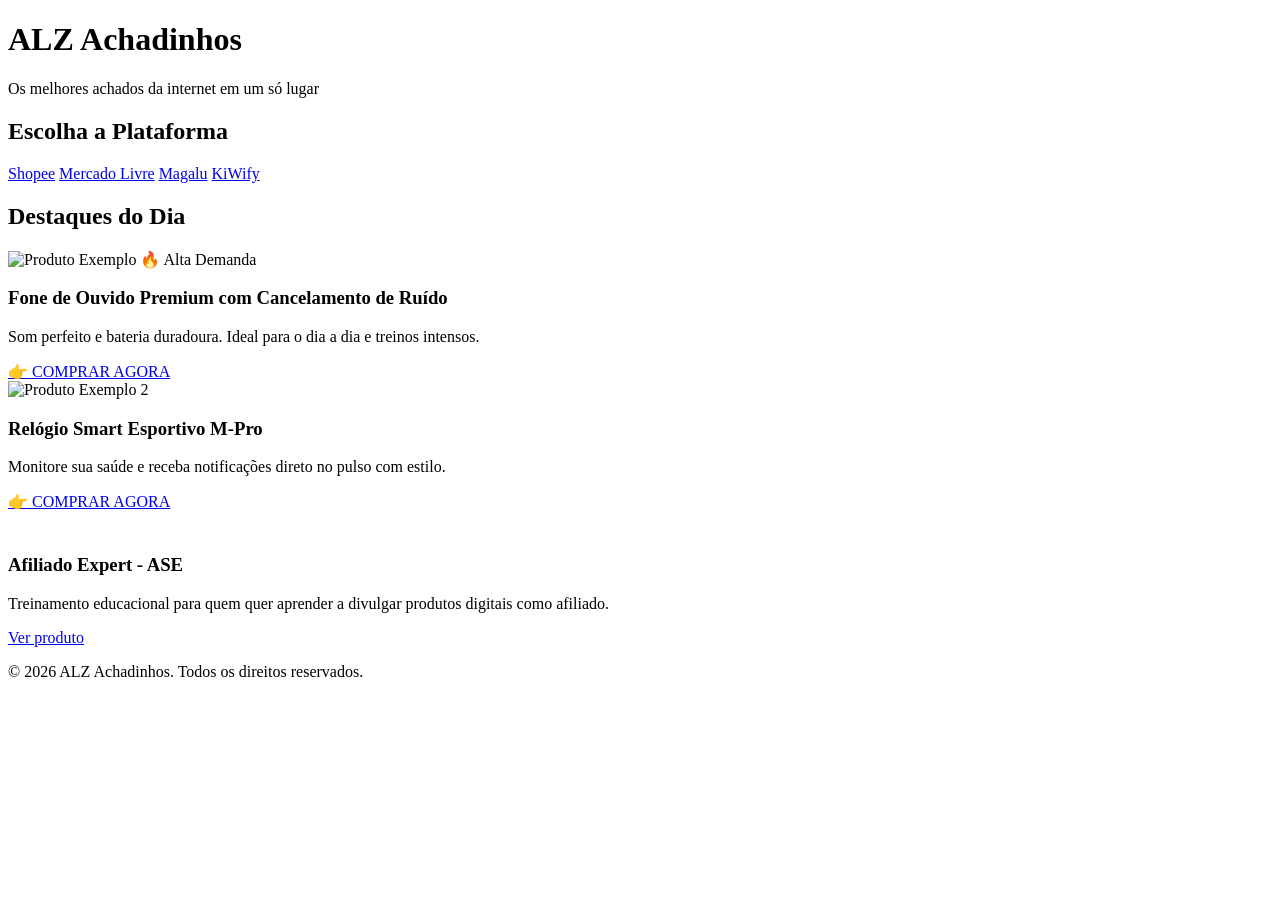
==== index.html @ 62e06d7c "Add files via upload" ====
<!DOCTYPE html>
<html lang="pt-BR">
<head>
    <meta charset="UTF-8">
    <meta name="viewport" content="width=device-width, initial-scale=1.0">
    <title>ALZ Achadinhos - Marketplace</title>
    <link rel="stylesheet" href="style.css">
    <link href="https://fonts.googleapis.com/css2?family=Inter:wght@400;700;900&display=swap" rel="stylesheet">
</head>
<body>
    <header class="header">
        <h1>ALZ Achadinhos</h1>
        <p>Os melhores achados da internet em um só lugar</p>
    </header>

    <main class="container">
        <section class="marketplaces">
            <h2>Escolha a Plataforma</h2>
            <div class="buttons-grid">
                <a href="#shopee" class="btn btn-shopee">Shopee</a>
                <a href="#mercadolivre" class="btn btn-ml">Mercado Livre</a>
                <a href="#magalu" class="btn btn-magalu">Magalu</a>
                <a href="#kiwify" class="btn btn-kiwify">KiWify</a>
            </div>
        </section>

        <section class="featured-products">
            <h2>Destaques do Dia</h2>
            <div class="products-grid">
                <!-- Product Card Template -->
                <article class="product-card">
                    <div class="product-image">
                        <img src="https://images.unsplash.com/photo-1505740420928-5e560c06d30e?q=80&w=600&auto=format&fit=crop" alt="Produto Exemplo">
                        <span class="badge">🔥 Alta Demanda</span>
                    </div>
                    <div class="product-info">
                        <h3 class="product-title">Fone de Ouvido Premium com Cancelamento de Ruído</h3>
                        <p class="product-description">Som perfeito e bateria duradoura. Ideal para o dia a dia e treinos intensos.</p>
                        <a href="#" class="btn-affiliate">👉 COMPRAR AGORA</a>
                    </div>
                </article>

                <article class="product-card">
                    <div class="product-image">
                        <img src="https://images.unsplash.com/photo-1523275335684-37898b6baf30?q=80&w=600&auto=format&fit=crop" alt="Produto Exemplo 2">
                    </div>
                    <div class="product-info">
                        <h3 class="product-title">Relógio Smart Esportivo M-Pro</h3>
                        <p class="product-description">Monitore sua saúde e receba notificações direto no pulso com estilo.</p>
                        <a href="#" class="btn-affiliate">👉 COMPRAR AGORA</a>
                    </div>
                </article>

                <article class="product-card">
                    <div class="product-info" style="padding-top: 1.5rem;">
                        <h3 class="product-title">Afiliado Expert - ASE</h3>
                        <p class="product-description">Treinamento educacional para quem quer aprender a divulgar produtos digitais como afiliado.</p>
                        <a href="/marketplace/kiwify/afiliado-expert-ase/" class="btn-affiliate">Ver produto</a>
                    </div>
                </article>
            </div>
        </section>
    </main>

    <footer class="footer">
        <p>&copy; 2026 ALZ Achadinhos. Todos os direitos reservados.</p>
    </footer>

    <!-- Supabase CDN e Configuração -->
    <script src="https://cdn.jsdelivr.net/npm/@supabase/supabase-js@2"></script>
    <script src="supabase-config.js"></script>
</body>
</html>
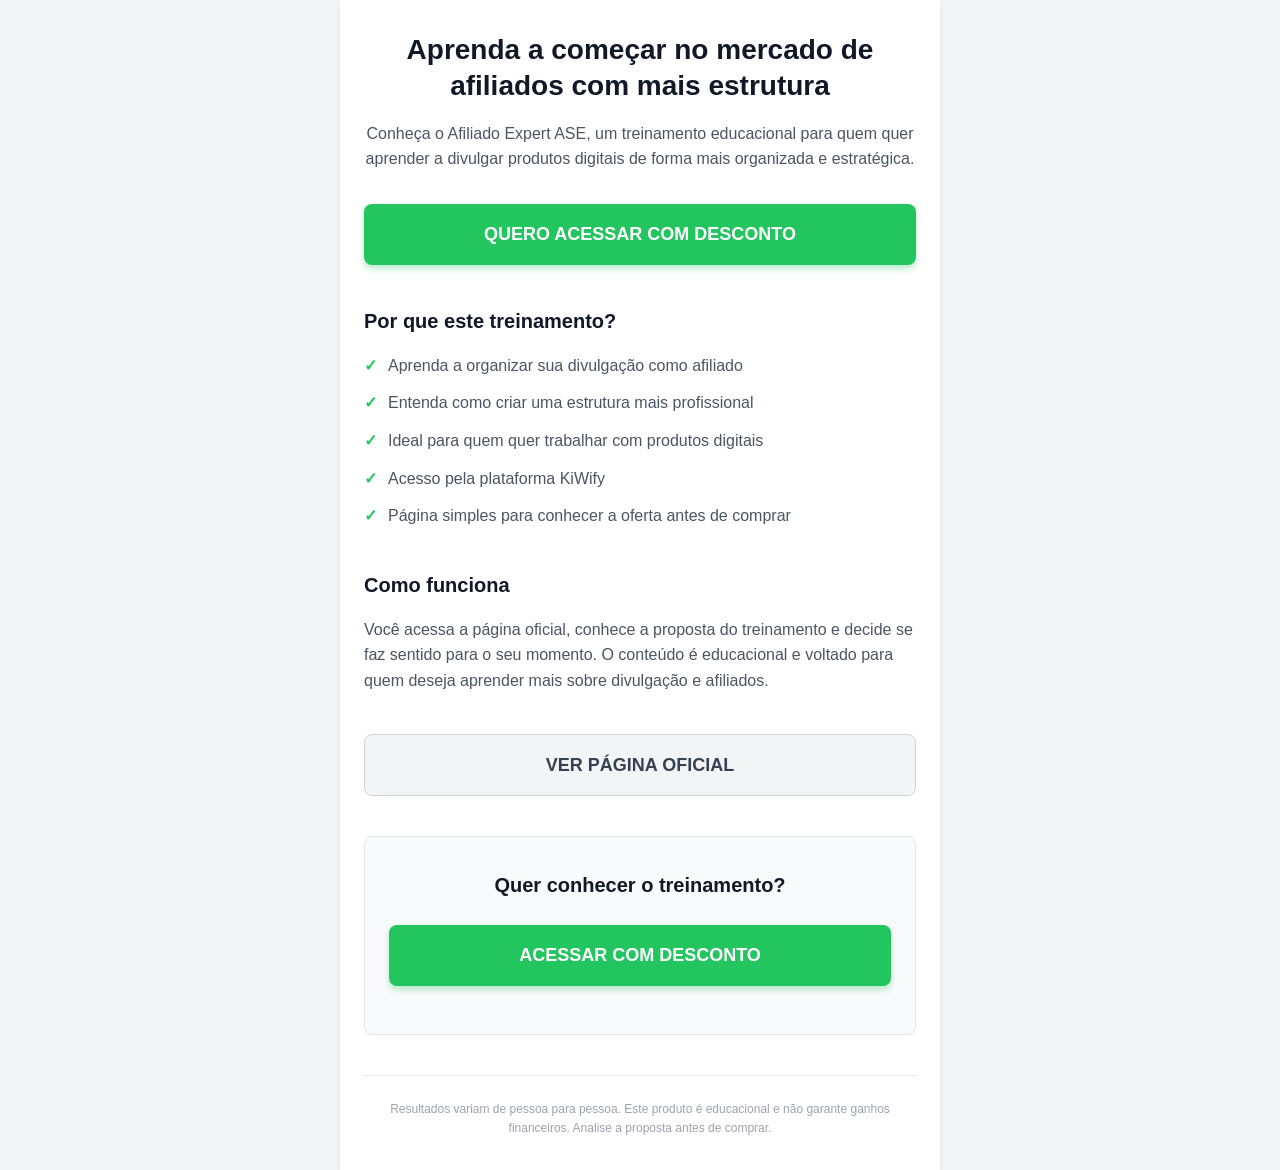
==== commit 282c035e: "Add files via upload" ====
--- a/index.html
+++ b/index.html
@@ -3,71 +3,52 @@
 <head>
     <meta charset="UTF-8">
     <meta name="viewport" content="width=device-width, initial-scale=1.0">
-    <title>ALZ Achadinhos - Marketplace</title>
+    <title>Afiliado Expert - ASE</title>
     <link rel="stylesheet" href="style.css">
-    <link href="https://fonts.googleapis.com/css2?family=Inter:wght@400;700;900&display=swap" rel="stylesheet">
+    <link href="https://fonts.googleapis.com/css2?family=Inter:wght@400;700;800&display=swap" rel="stylesheet">
 </head>
 <body>
-    <header class="header">
-        <h1>ALZ Achadinhos</h1>
-        <p>Os melhores achados da internet em um só lugar</p>
-    </header>
+    <div class="container">
+        <!-- 1. HERO SECTION -->
+        <header class="hero">
+            <h1>Aprenda a começar no mercado de afiliados com mais estrutura</h1>
+            <p>Conheça o Afiliado Expert ASE, um treinamento educacional para quem quer aprender a divulgar produtos digitais de forma mais organizada e estratégica.</p>
+            <a href="https://pay.kiwify.com.br/75nRYO6?afid=IRDMdR0R" class="btn-primary" target="_blank" rel="nofollow sponsored noopener">QUERO ACESSAR COM DESCONTO</a>
+        </header>
 
-    <main class="container">
-        <section class="marketplaces">
-            <h2>Escolha a Plataforma</h2>
-            <div class="buttons-grid">
-                <a href="#shopee" class="btn btn-shopee">Shopee</a>
-                <a href="#mercadolivre" class="btn btn-ml">Mercado Livre</a>
-                <a href="#magalu" class="btn btn-magalu">Magalu</a>
-                <a href="#kiwify" class="btn btn-kiwify">KiWify</a>
-            </div>
+        <!-- 2. BENEFITS SECTION -->
+        <section class="benefits">
+            <h2>Por que este treinamento?</h2>
+            <ul>
+                <li>Aprenda a organizar sua divulgação como afiliado</li>
+                <li>Entenda como criar uma estrutura mais profissional</li>
+                <li>Ideal para quem quer trabalhar com produtos digitais</li>
+                <li>Acesso pela plataforma KiWify</li>
+                <li>Página simples para conhecer a oferta antes de comprar</li>
+            </ul>
         </section>
 
-        <section class="featured-products">
-            <h2>Destaques do Dia</h2>
-            <div class="products-grid">
-                <!-- Product Card Template -->
-                <article class="product-card">
-                    <div class="product-image">
-                        <img src="https://images.unsplash.com/photo-1505740420928-5e560c06d30e?q=80&w=600&auto=format&fit=crop" alt="Produto Exemplo">
-                        <span class="badge">🔥 Alta Demanda</span>
-                    </div>
-                    <div class="product-info">
-                        <h3 class="product-title">Fone de Ouvido Premium com Cancelamento de Ruído</h3>
-                        <p class="product-description">Som perfeito e bateria duradoura. Ideal para o dia a dia e treinos intensos.</p>
-                        <a href="#" class="btn-affiliate">👉 COMPRAR AGORA</a>
-                    </div>
-                </article>
+        <!-- 3. HOW IT WORKS SECTION -->
+        <section class="how-it-works">
+            <h2>Como funciona</h2>
+            <p>Você acessa a página oficial, conhece a proposta do treinamento e decide se faz sentido para o seu momento. O conteúdo é educacional e voltado para quem deseja aprender mais sobre divulgação e afiliados.</p>
+        </section>
 
-                <article class="product-card">
-                    <div class="product-image">
-                        <img src="https://images.unsplash.com/photo-1523275335684-37898b6baf30?q=80&w=600&auto=format&fit=crop" alt="Produto Exemplo 2">
-                    </div>
-                    <div class="product-info">
-                        <h3 class="product-title">Relógio Smart Esportivo M-Pro</h3>
-                        <p class="product-description">Monitore sua saúde e receba notificações direto no pulso com estilo.</p>
-                        <a href="#" class="btn-affiliate">👉 COMPRAR AGORA</a>
-                    </div>
-                </article>
+        <!-- 4. SECONDARY CTA -->
+        <section class="secondary-cta">
+            <a href="https://kiwify.app/btcHnUg?afid=IRDMdR0R" class="btn-secondary" target="_blank" rel="nofollow sponsored noopener">VER PÁGINA OFICIAL</a>
+        </section>
 
-                <article class="product-card">
-                    <div class="product-info" style="padding-top: 1.5rem;">
-                        <h3 class="product-title">Afiliado Expert - ASE</h3>
-                        <p class="product-description">Treinamento educacional para quem quer aprender a divulgar produtos digitais como afiliado.</p>
-                        <a href="/marketplace/kiwify/afiliado-expert-ase/" class="btn-affiliate">Ver produto</a>
-                    </div>
-                </article>
-            </div>
+        <!-- 5. FINAL CTA -->
+        <section class="final-cta">
+            <h2>Quer conhecer o treinamento?</h2>
+            <a href="https://pay.kiwify.com.br/75nRYO6?afid=IRDMdR0R" class="btn-primary" target="_blank" rel="nofollow sponsored noopener">ACESSAR COM DESCONTO</a>
         </section>
-    </main>
 
-    <footer class="footer">
-        <p>&copy; 2026 ALZ Achadinhos. Todos os direitos reservados.</p>
-    </footer>
-
-    <!-- Supabase CDN e Configuração -->
-    <script src="https://cdn.jsdelivr.net/npm/@supabase/supabase-js@2"></script>
-    <script src="supabase-config.js"></script>
+        <!-- 6. DISCLAIMER -->
+        <footer class="disclaimer">
+            <p>Resultados variam de pessoa para pessoa. Este produto é educacional e não garante ganhos financeiros. Analise a proposta antes de comprar.</p>
+        </footer>
+    </div>
 </body>
 </html>
--- a/style.css
+++ b/style.css
@@ -0,0 +1,136 @@
+* {
+    margin: 0;
+    padding: 0;
+    box-sizing: border-box;
+}
+
+body {
+    font-family: 'Inter', sans-serif;
+    background-color: #f3f4f6;
+    color: #1f2937;
+    line-height: 1.6;
+}
+
+.container {
+    max-width: 600px;
+    margin: 0 auto;
+    padding: 2rem 1.5rem;
+    background: #ffffff;
+    min-height: 100vh;
+    box-shadow: 0 4px 6px -1px rgba(0, 0, 0, 0.1);
+}
+
+/* HERO SECTION */
+.hero {
+    text-align: center;
+    margin-bottom: 2.5rem;
+}
+
+.hero h1 {
+    font-size: 1.75rem;
+    font-weight: 800;
+    color: #111827;
+    margin-bottom: 1rem;
+    line-height: 1.3;
+}
+
+.hero p {
+    font-size: 1rem;
+    color: #4b5563;
+    margin-bottom: 2rem;
+}
+
+/* BUTTONS */
+.btn-primary, .btn-secondary {
+    display: block;
+    width: 100%;
+    text-align: center;
+    padding: 1rem;
+    border-radius: 8px;
+    text-decoration: none;
+    font-weight: 700;
+    font-size: 1.125rem;
+    transition: transform 0.2s, background-color 0.2s;
+    margin-bottom: 1rem;
+}
+
+.btn-primary {
+    background-color: #22c55e;
+    color: #ffffff;
+    box-shadow: 0 4px 6px rgba(34, 197, 94, 0.3);
+}
+
+.btn-primary:hover {
+    background-color: #16a34a;
+    transform: translateY(-2px);
+}
+
+.btn-secondary {
+    background-color: #f3f4f6;
+    color: #374151;
+    border: 1px solid #d1d5db;
+}
+
+.btn-secondary:hover {
+    background-color: #e5e7eb;
+    transform: translateY(-2px);
+}
+
+/* TYPOGRAPHY & SPACING */
+h2 {
+    font-size: 1.25rem;
+    font-weight: 700;
+    color: #111827;
+    margin-bottom: 1rem;
+}
+
+.benefits, .how-it-works, .secondary-cta, .final-cta {
+    margin-bottom: 2.5rem;
+}
+
+/* BENEFITS LIST */
+.benefits ul {
+    list-style-type: none;
+}
+
+.benefits li {
+    margin-bottom: 0.75rem;
+    padding-left: 1.5rem;
+    position: relative;
+    color: #4b5563;
+}
+
+.benefits li::before {
+    content: "✓";
+    position: absolute;
+    left: 0;
+    color: #22c55e;
+    font-weight: bold;
+}
+
+.how-it-works p {
+    color: #4b5563;
+}
+
+/* FINAL CTA BOX */
+.final-cta {
+    text-align: center;
+    background: #f9fafb;
+    padding: 2rem 1.5rem;
+    border-radius: 8px;
+    border: 1px solid #e5e7eb;
+}
+
+.final-cta h2 {
+    margin-bottom: 1.5rem;
+}
+
+/* DISCLAIMER */
+.disclaimer {
+    text-align: center;
+    font-size: 0.75rem;
+    color: #9ca3af;
+    border-top: 1px solid #e5e7eb;
+    padding-top: 1.5rem;
+    margin-top: 2rem;
+}
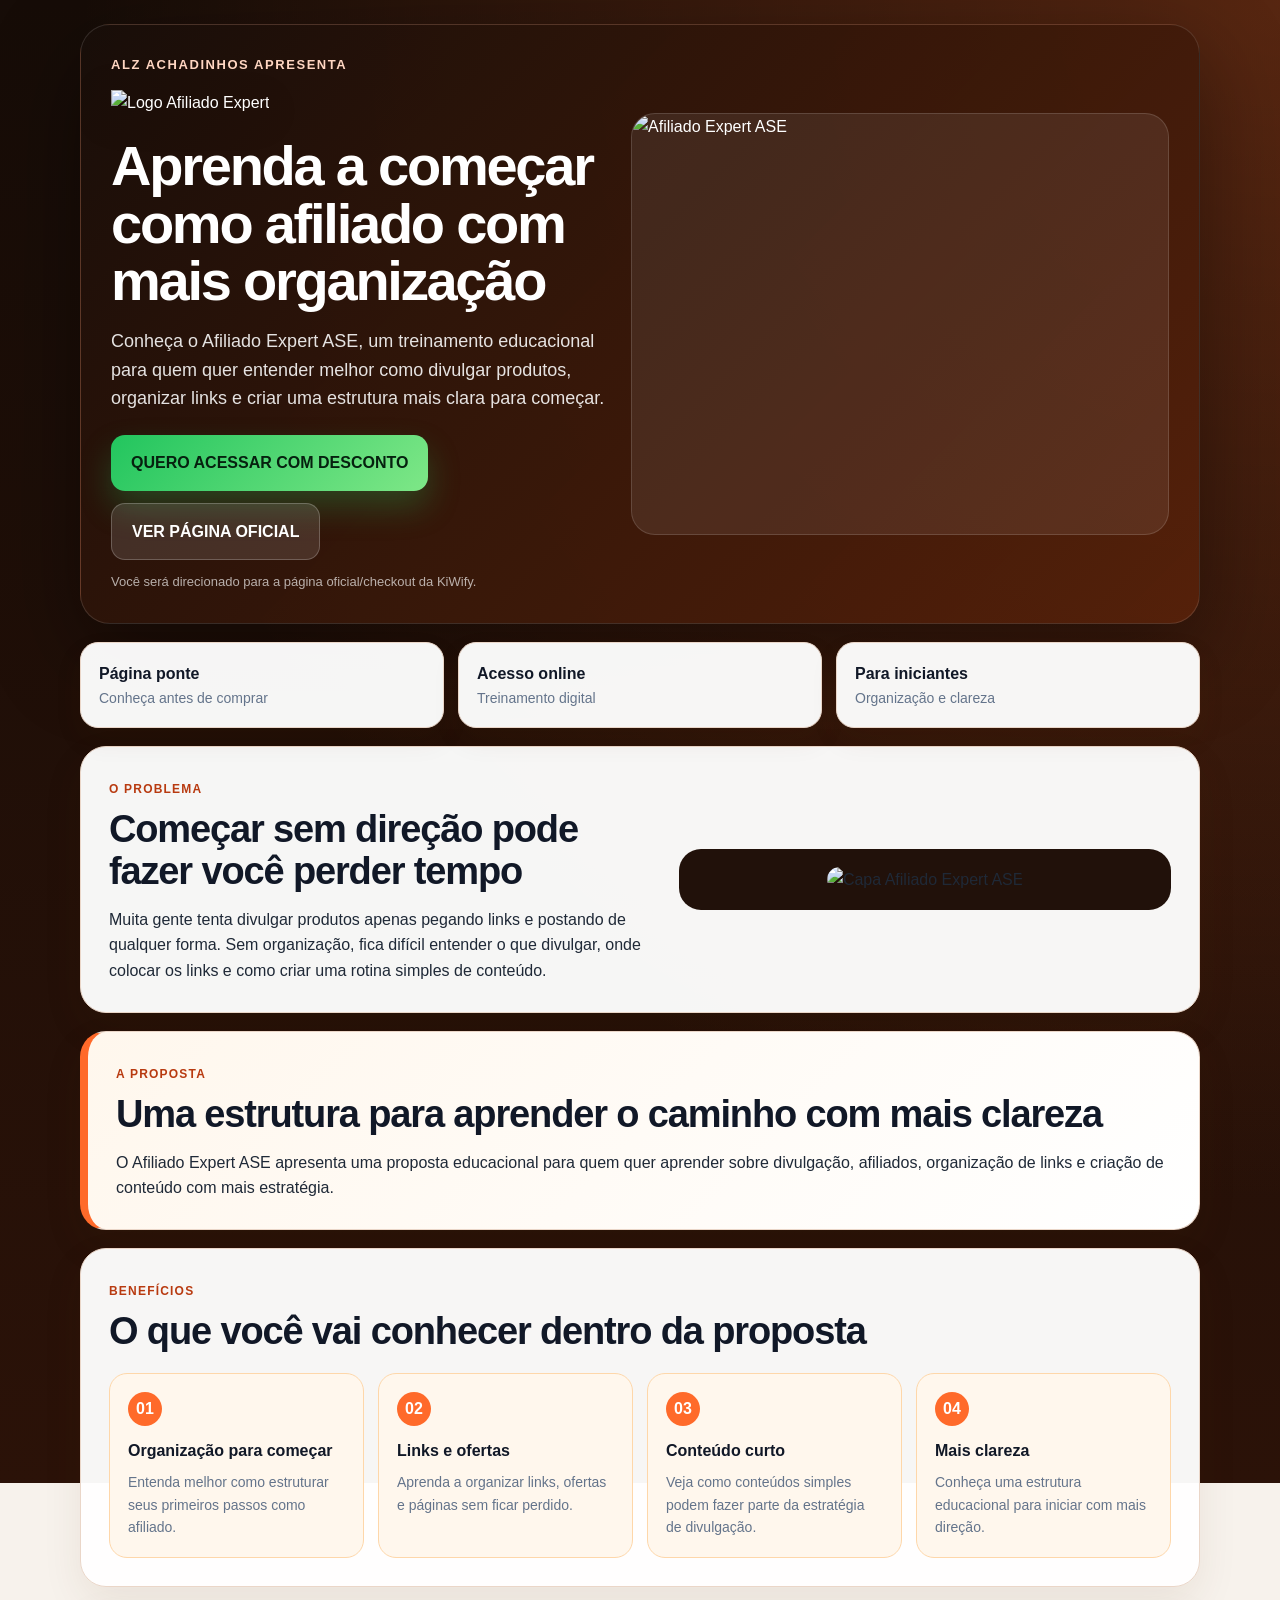
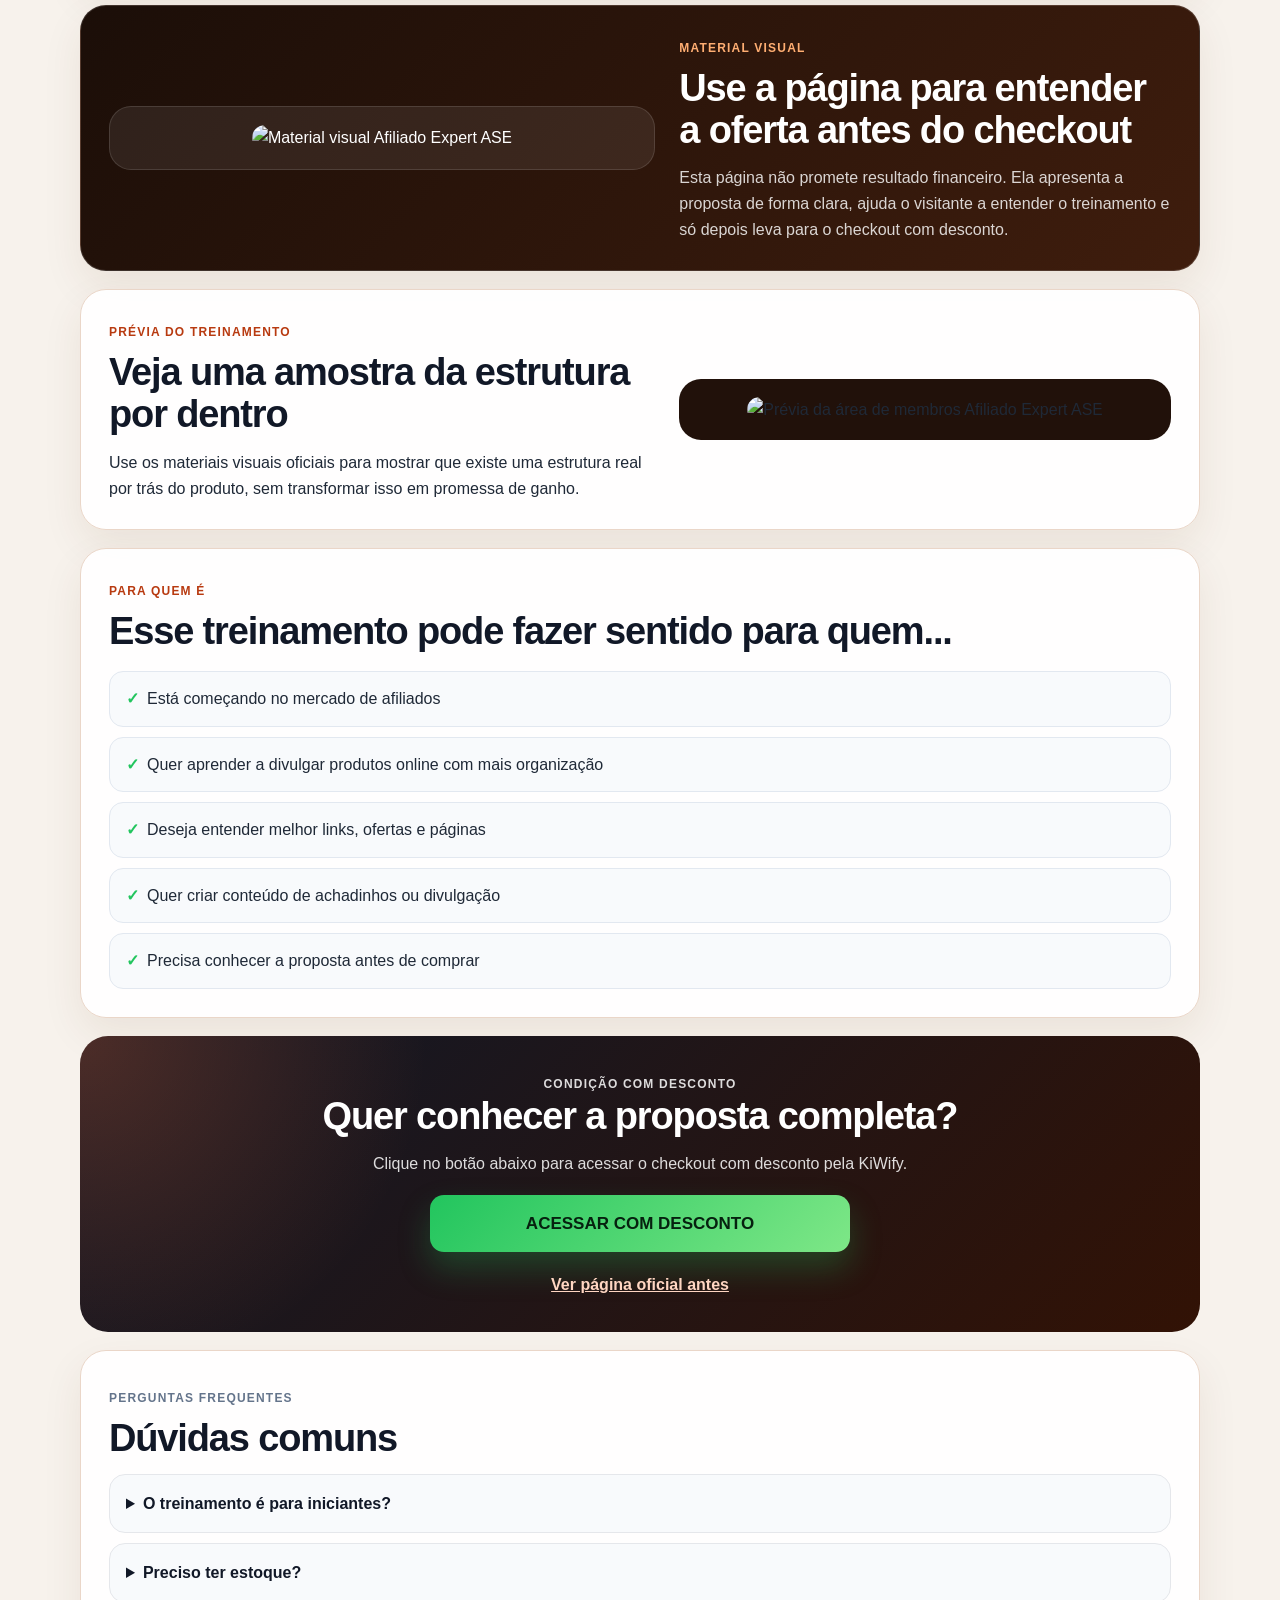
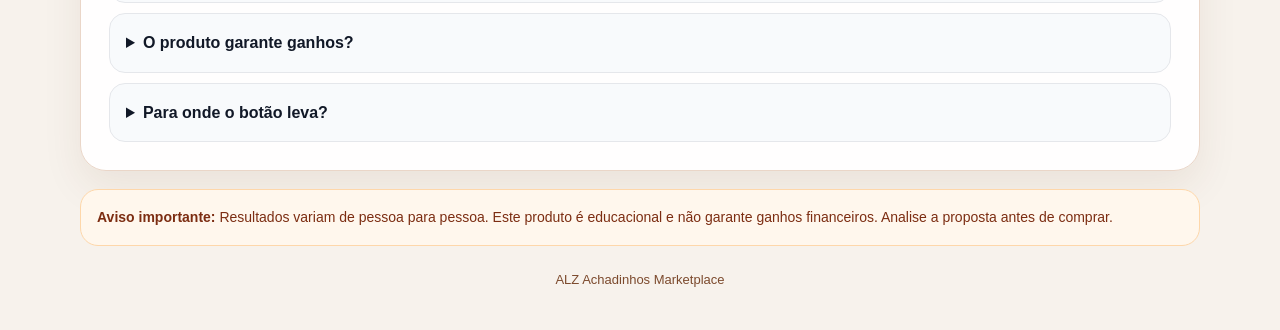
==== commit adcb29de: "Add files via upload" ====
--- a/index.html
+++ b/index.html
@@ -1,54 +1,226 @@
 <!DOCTYPE html>
 <html lang="pt-BR">
 <head>
-    <meta charset="UTF-8">
-    <meta name="viewport" content="width=device-width, initial-scale=1.0">
-    <title>Afiliado Expert - ASE</title>
-    <link rel="stylesheet" href="style.css">
-    <link href="https://fonts.googleapis.com/css2?family=Inter:wght@400;700;800&display=swap" rel="stylesheet">
+  <meta charset="UTF-8" />
+  <meta name="viewport" content="width=device-width, initial-scale=1.0" />
+
+  <title>Afiliado Expert ASE | ALZ Achadinhos</title>
+  <meta name="description" content="Conheça o Afiliado Expert ASE, uma página de apresentação para quem quer começar como afiliado com mais organização." />
+
+  <link rel="stylesheet" href="./style.css" />
 </head>
+
 <body>
-    <div class="container">
-        <!-- 1. HERO SECTION -->
-        <header class="hero">
-            <h1>Aprenda a começar no mercado de afiliados com mais estrutura</h1>
-            <p>Conheça o Afiliado Expert ASE, um treinamento educacional para quem quer aprender a divulgar produtos digitais de forma mais organizada e estratégica.</p>
-            <a href="https://pay.kiwify.com.br/75nRYO6?afid=IRDMdR0R" class="btn-primary" target="_blank" rel="nofollow sponsored noopener">QUERO ACESSAR COM DESCONTO</a>
-        </header>
-
-        <!-- 2. BENEFITS SECTION -->
-        <section class="benefits">
-            <h2>Por que este treinamento?</h2>
-            <ul>
-                <li>Aprenda a organizar sua divulgação como afiliado</li>
-                <li>Entenda como criar uma estrutura mais profissional</li>
-                <li>Ideal para quem quer trabalhar com produtos digitais</li>
-                <li>Acesso pela plataforma KiWify</li>
-                <li>Página simples para conhecer a oferta antes de comprar</li>
-            </ul>
-        </section>
-
-        <!-- 3. HOW IT WORKS SECTION -->
-        <section class="how-it-works">
-            <h2>Como funciona</h2>
-            <p>Você acessa a página oficial, conhece a proposta do treinamento e decide se faz sentido para o seu momento. O conteúdo é educacional e voltado para quem deseja aprender mais sobre divulgação e afiliados.</p>
-        </section>
-
-        <!-- 4. SECONDARY CTA -->
-        <section class="secondary-cta">
-            <a href="https://kiwify.app/btcHnUg?afid=IRDMdR0R" class="btn-secondary" target="_blank" rel="nofollow sponsored noopener">VER PÁGINA OFICIAL</a>
-        </section>
-
-        <!-- 5. FINAL CTA -->
-        <section class="final-cta">
-            <h2>Quer conhecer o treinamento?</h2>
-            <a href="https://pay.kiwify.com.br/75nRYO6?afid=IRDMdR0R" class="btn-primary" target="_blank" rel="nofollow sponsored noopener">ACESSAR COM DESCONTO</a>
-        </section>
-
-        <!-- 6. DISCLAIMER -->
-        <footer class="disclaimer">
-            <p>Resultados variam de pessoa para pessoa. Este produto é educacional e não garante ganhos financeiros. Analise a proposta antes de comprar.</p>
-        </footer>
-    </div>
+  <main class="page">
+
+    <section class="hero">
+      <div class="hero-copy">
+        <p class="eyebrow">ALZ Achadinhos apresenta</p>
+
+        <img class="logo" src="/assets/images/afiliado-expert-ase/logo-afiliado-expert.png" alt="Logo Afiliado Expert" />
+
+        <h1>Aprenda a começar como afiliado com mais organização</h1>
+
+        <p class="hero-text">
+          Conheça o Afiliado Expert ASE, um treinamento educacional para quem quer entender melhor
+          como divulgar produtos, organizar links e criar uma estrutura mais clara para começar.
+        </p>
+
+        <div class="hero-actions">
+          <a class="btn primary"
+             href="https://pay.kiwify.com.br/75nRYO6?afid=IRDMdR0R"
+             target="_blank"
+             rel="nofollow sponsored noopener">
+            QUERO ACESSAR COM DESCONTO
+          </a>
+
+          <a class="btn secondary"
+             href="https://kiwify.app/btcHnUg?afid=IRDMdR0R"
+             target="_blank"
+             rel="nofollow sponsored noopener">
+            VER PÁGINA OFICIAL
+          </a>
+        </div>
+
+        <p class="small-note">Você será direcionado para a página oficial/checkout da KiWify.</p>
+      </div>
+
+      <div class="hero-media">
+        <img src="/assets/images/afiliado-expert-ase/hero-ase.jpg" alt="Afiliado Expert ASE" />
+      </div>
+    </section>
+
+    <section class="trust-bar">
+      <div>
+        <strong>Página ponte</strong>
+        <span>Conheça antes de comprar</span>
+      </div>
+      <div>
+        <strong>Acesso online</strong>
+        <span>Treinamento digital</span>
+      </div>
+      <div>
+        <strong>Para iniciantes</strong>
+        <span>Organização e clareza</span>
+      </div>
+    </section>
+
+    <section class="section two-columns">
+      <div>
+        <p class="section-tag">O problema</p>
+        <h2>Começar sem direção pode fazer você perder tempo</h2>
+        <p>
+          Muita gente tenta divulgar produtos apenas pegando links e postando de qualquer forma.
+          Sem organização, fica difícil entender o que divulgar, onde colocar os links e como criar
+          uma rotina simples de conteúdo.
+        </p>
+      </div>
+
+      <div class="image-card">
+        <img src="/assets/images/afiliado-expert-ase/capa-modulos.jpg" alt="Capa Afiliado Expert ASE" />
+      </div>
+    </section>
+
+    <section class="section highlight">
+      <p class="section-tag">A proposta</p>
+      <h2>Uma estrutura para aprender o caminho com mais clareza</h2>
+      <p>
+        O Afiliado Expert ASE apresenta uma proposta educacional para quem quer aprender sobre
+        divulgação, afiliados, organização de links e criação de conteúdo com mais estratégia.
+      </p>
+    </section>
+
+    <section class="section">
+      <p class="section-tag">Benefícios</p>
+      <h2>O que você vai conhecer dentro da proposta</h2>
+
+      <div class="benefits-grid">
+        <div class="benefit-card">
+          <span>01</span>
+          <strong>Organização para começar</strong>
+          <p>Entenda melhor como estruturar seus primeiros passos como afiliado.</p>
+        </div>
+
+        <div class="benefit-card">
+          <span>02</span>
+          <strong>Links e ofertas</strong>
+          <p>Aprenda a organizar links, ofertas e páginas sem ficar perdido.</p>
+        </div>
+
+        <div class="benefit-card">
+          <span>03</span>
+          <strong>Conteúdo curto</strong>
+          <p>Veja como conteúdos simples podem fazer parte da estratégia de divulgação.</p>
+        </div>
+
+        <div class="benefit-card">
+          <span>04</span>
+          <strong>Mais clareza</strong>
+          <p>Conheça uma estrutura educacional para iniciar com mais direção.</p>
+        </div>
+      </div>
+    </section>
+
+    <section class="section two-columns dark">
+      <div class="image-card dark-card">
+        <img src="/assets/images/afiliado-expert-ase/kit-visual.jpg" alt="Material visual Afiliado Expert ASE" />
+      </div>
+
+      <div>
+        <p class="section-tag orange">Material visual</p>
+        <h2>Use a página para entender a oferta antes do checkout</h2>
+        <p>
+          Esta página não promete resultado financeiro. Ela apresenta a proposta de forma clara,
+          ajuda o visitante a entender o treinamento e só depois leva para o checkout com desconto.
+        </p>
+      </div>
+    </section>
+
+    <section class="section two-columns">
+      <div>
+        <p class="section-tag">Prévia do treinamento</p>
+        <h2>Veja uma amostra da estrutura por dentro</h2>
+        <p>
+          Use os materiais visuais oficiais para mostrar que existe uma estrutura real por trás do produto,
+          sem transformar isso em promessa de ganho.
+        </p>
+      </div>
+
+      <div class="image-card">
+        <img src="/assets/images/afiliado-expert-ase/area-membros-preview.jpg" alt="Prévia da área de membros Afiliado Expert ASE" />
+      </div>
+    </section>
+
+    <section class="section">
+      <p class="section-tag">Para quem é</p>
+      <h2>Esse treinamento pode fazer sentido para quem...</h2>
+
+      <ul class="checklist">
+        <li>Está começando no mercado de afiliados</li>
+        <li>Quer aprender a divulgar produtos online com mais organização</li>
+        <li>Deseja entender melhor links, ofertas e páginas</li>
+        <li>Quer criar conteúdo de achadinhos ou divulgação</li>
+        <li>Precisa conhecer a proposta antes de comprar</li>
+      </ul>
+    </section>
+
+    <section class="cta-box">
+      <p class="section-tag">Condição com desconto</p>
+      <h2>Quer conhecer a proposta completa?</h2>
+      <p>
+        Clique no botão abaixo para acessar o checkout com desconto pela KiWify.
+      </p>
+
+      <a class="btn primary big"
+         href="https://pay.kiwify.com.br/75nRYO6?afid=IRDMdR0R"
+         target="_blank"
+         rel="nofollow sponsored noopener">
+        ACESSAR COM DESCONTO
+      </a>
+
+      <a class="plain-link"
+         href="https://kiwify.app/btcHnUg?afid=IRDMdR0R"
+         target="_blank"
+         rel="nofollow sponsored noopener">
+        Ver página oficial antes
+      </a>
+    </section>
+
+    <section class="section faq">
+      <p class="section-tag">Perguntas frequentes</p>
+      <h2>Dúvidas comuns</h2>
+
+      <details>
+        <summary>O treinamento é para iniciantes?</summary>
+        <p>Sim. A comunicação da página é voltada para quem está buscando mais clareza para começar.</p>
+      </details>
+
+      <details>
+        <summary>Preciso ter estoque?</summary>
+        <p>O foco é divulgação como afiliado, ou seja, você divulga ofertas e usa links de afiliado.</p>
+      </details>
+
+      <details>
+        <summary>O produto garante ganhos?</summary>
+        <p>Não. O produto é educacional e não garante ganhos financeiros. Resultados dependem de vários fatores.</p>
+      </details>
+
+      <details>
+        <summary>Para onde o botão leva?</summary>
+        <p>O botão principal leva para o checkout com desconto pela KiWify usando seu link de afiliado.</p>
+      </details>
+    </section>
+
+    <section class="notice">
+      <strong>Aviso importante:</strong>
+      Resultados variam de pessoa para pessoa. Este produto é educacional e não garante ganhos
+      financeiros. Analise a proposta antes de comprar.
+    </section>
+
+    <footer>
+      <p>ALZ Achadinhos Marketplace</p>
+    </footer>
+
+  </main>
 </body>
 </html>
--- a/style.css
+++ b/style.css
@@ -1,136 +1,397 @@
 * {
-    margin: 0;
-    padding: 0;
-    box-sizing: border-box;
+  box-sizing: border-box;
+  margin: 0;
+  padding: 0;
+}
+
+:root {
+  --bg: #100b08;
+  --surface: #ffffff;
+  --text: #1f2937;
+  --muted: #64748b;
+  --dark: #111827;
+  --orange: #ff6a2a;
+  --orange-dark: #b83a10;
+  --green: #22c55e;
+  --cream: #fff7ed;
+  --border: #ead6c8;
 }
 
 body {
-    font-family: 'Inter', sans-serif;
-    background-color: #f3f4f6;
-    color: #1f2937;
-    line-height: 1.6;
-}
-
-.container {
-    max-width: 600px;
-    margin: 0 auto;
-    padding: 2rem 1.5rem;
-    background: #ffffff;
-    min-height: 100vh;
-    box-shadow: 0 4px 6px -1px rgba(0, 0, 0, 0.1);
-}
-
-/* HERO SECTION */
+  font-family: Arial, Helvetica, sans-serif;
+  background:
+    radial-gradient(circle at top right, rgba(255, 106, 42, .28), transparent 32%),
+    linear-gradient(180deg, #160c07 0%, #2b1208 42%, #f7f2ec 42%, #f7f2ec 100%);
+  color: var(--text);
+  line-height: 1.6;
+}
+
+.page {
+  width: min(1120px, 94%);
+  margin: 0 auto;
+  padding: 24px 0 40px;
+}
+
 .hero {
-    text-align: center;
-    margin-bottom: 2.5rem;
-}
-
-.hero h1 {
-    font-size: 1.75rem;
-    font-weight: 800;
-    color: #111827;
-    margin-bottom: 1rem;
-    line-height: 1.3;
-}
-
-.hero p {
-    font-size: 1rem;
-    color: #4b5563;
-    margin-bottom: 2rem;
-}
-
-/* BUTTONS */
-.btn-primary, .btn-secondary {
-    display: block;
+  min-height: 560px;
+  display: grid;
+  grid-template-columns: 1fr 1.08fr;
+  gap: 22px;
+  align-items: center;
+  background:
+    linear-gradient(135deg, rgba(24, 14, 9, .96), rgba(87, 33, 10, .92));
+  border: 1px solid rgba(255, 255, 255, .12);
+  border-radius: 30px;
+  padding: 30px;
+  overflow: hidden;
+  box-shadow: 0 30px 90px rgba(0, 0, 0, .38);
+  color: white;
+}
+
+.eyebrow {
+  font-size: 13px;
+  text-transform: uppercase;
+  letter-spacing: .12em;
+  color: #ffd6c2;
+  font-weight: 800;
+  margin-bottom: 14px;
+}
+
+.logo {
+  width: min(260px, 86%);
+  max-height: 120px;
+  object-fit: contain;
+  margin-bottom: 22px;
+  filter: drop-shadow(0 8px 18px rgba(0,0,0,.28));
+}
+
+h1 {
+  font-size: clamp(34px, 4.5vw, 56px);
+  line-height: 1.02;
+  margin-bottom: 18px;
+  letter-spacing: -0.04em;
+}
+
+.hero-text {
+  font-size: 18px;
+  color: rgba(255, 255, 255, .88);
+  max-width: 560px;
+  margin-bottom: 22px;
+}
+
+.hero-actions {
+  display: flex;
+  flex-wrap: wrap;
+  gap: 12px;
+  margin-bottom: 12px;
+}
+
+.btn {
+  display: inline-flex;
+  justify-content: center;
+  align-items: center;
+  text-align: center;
+  border-radius: 14px;
+  padding: 15px 20px;
+  font-weight: 900;
+  text-decoration: none;
+  transition: transform .15s ease, box-shadow .15s ease;
+}
+
+.btn:hover {
+  transform: translateY(-2px);
+}
+
+.btn.primary {
+  background: linear-gradient(135deg, var(--green), #7ee787);
+  color: #06210f;
+  box-shadow: 0 16px 32px rgba(34, 197, 94, .26);
+}
+
+.btn.secondary {
+  background: rgba(255,255,255,.12);
+  color: white;
+  border: 1px solid rgba(255,255,255,.22);
+}
+
+.btn.big {
+  width: min(420px, 100%);
+  margin: 18px auto 12px;
+  font-size: 17px;
+}
+
+.small-note {
+  font-size: 13px;
+  color: rgba(255, 255, 255, .66);
+}
+
+.hero-media {
+  border-radius: 24px;
+  overflow: hidden;
+  background: rgba(255,255,255,.08);
+  border: 1px solid rgba(255,255,255,.14);
+  min-height: 340px;
+}
+
+.hero-media img {
+  width: 100%;
+  height: 100%;
+  min-height: 420px;
+  object-fit: cover;
+  object-position: center;
+  display: block;
+}
+
+.trust-bar {
+  display: grid;
+  grid-template-columns: repeat(3, 1fr);
+  gap: 14px;
+  margin: 18px 0;
+}
+
+.trust-bar div,
+.section {
+  background: rgba(255,255,255,.96);
+  border: 1px solid var(--border);
+  padding: 18px;
+  border-radius: 18px;
+  box-shadow: 0 12px 28px rgba(93, 45, 19, .08);
+}
+
+.trust-bar strong {
+  display: block;
+  color: var(--dark);
+}
+
+.trust-bar span {
+  display: block;
+  color: var(--muted);
+  font-size: 14px;
+}
+
+.section {
+  padding: 28px;
+  margin-bottom: 18px;
+  border-radius: 26px;
+  box-shadow: 0 16px 40px rgba(93, 45, 19, .08);
+}
+
+.section-tag {
+  display: inline-block;
+  text-transform: uppercase;
+  letter-spacing: .1em;
+  font-size: 12px;
+  font-weight: 900;
+  color: var(--orange-dark);
+  margin-bottom: 10px;
+}
+
+.section-tag.orange {
+  color: #ffae72;
+}
+
+h2 {
+  font-size: clamp(26px, 3vw, 38px);
+  line-height: 1.1;
+  color: var(--dark);
+  margin-bottom: 14px;
+  letter-spacing: -0.03em;
+}
+
+.two-columns {
+  display: grid;
+  grid-template-columns: 1fr .9fr;
+  gap: 24px;
+  align-items: center;
+}
+
+.image-card {
+  background: #21110a;
+  border-radius: 22px;
+  padding: 18px;
+  display: flex;
+  justify-content: center;
+  align-items: center;
+  overflow: hidden;
+}
+
+.image-card img {
+  max-width: 100%;
+  display: block;
+  border-radius: 16px;
+}
+
+.highlight {
+  background: linear-gradient(135deg, #fff7ed, #ffffff);
+  border-left: 8px solid var(--orange);
+}
+
+.benefits-grid {
+  display: grid;
+  grid-template-columns: repeat(4, 1fr);
+  gap: 14px;
+  margin-top: 20px;
+}
+
+.benefit-card {
+  background: #fff7ed;
+  border: 1px solid #fed7aa;
+  border-radius: 18px;
+  padding: 18px;
+}
+
+.benefit-card span {
+  display: inline-flex;
+  width: 34px;
+  height: 34px;
+  align-items: center;
+  justify-content: center;
+  background: var(--orange);
+  color: white;
+  border-radius: 50%;
+  font-weight: 900;
+  margin-bottom: 12px;
+}
+
+.benefit-card strong {
+  display: block;
+  color: var(--dark);
+  margin-bottom: 8px;
+}
+
+.benefit-card p {
+  color: var(--muted);
+  font-size: 14px;
+}
+
+.dark {
+  background: linear-gradient(135deg, #1b0e08, #3f1d0d);
+  color: white;
+  border-color: rgba(255,255,255,.14);
+}
+
+.dark h2 {
+  color: white;
+}
+
+.dark p {
+  color: rgba(255,255,255,.82);
+}
+
+.dark-card {
+  background: rgba(255,255,255,.08);
+  border: 1px solid rgba(255,255,255,.12);
+}
+
+.checklist {
+  list-style: none;
+  display: grid;
+  gap: 10px;
+  margin-top: 18px;
+}
+
+.checklist li {
+  background: #f8fafc;
+  border: 1px solid #e2e8f0;
+  padding: 14px 16px;
+  border-radius: 14px;
+}
+
+.checklist li::before {
+  content: "✓";
+  color: var(--green);
+  font-weight: 900;
+  margin-right: 8px;
+}
+
+.cta-box {
+  text-align: center;
+  background:
+    radial-gradient(circle at top left, rgba(255, 106, 42, .25), transparent 30%),
+    linear-gradient(135deg, #111827, #321205);
+  color: white;
+  border-radius: 28px;
+  padding: 34px 22px;
+  margin-bottom: 18px;
+}
+
+.cta-box h2 {
+  color: white;
+}
+
+.cta-box p {
+  color: rgba(255,255,255,.85);
+  max-width: 680px;
+  margin: 0 auto;
+}
+
+.plain-link {
+  display: block;
+  color: #ffd6c2;
+  font-weight: 800;
+  margin-top: 8px;
+}
+
+.faq details {
+  border: 1px solid #e5e7eb;
+  border-radius: 16px;
+  padding: 16px;
+  margin-top: 10px;
+  background: #f8fafc;
+}
+
+.faq summary {
+  font-weight: 900;
+  cursor: pointer;
+  color: var(--dark);
+}
+
+.faq p {
+  margin-top: 10px;
+  color: var(--muted);
+}
+
+.notice {
+  background: #fff7ed;
+  border: 1px solid #fed7aa;
+  color: #7c2d12;
+  border-radius: 18px;
+  padding: 16px;
+  font-size: 14px;
+}
+
+footer {
+  color: #7c4a2d;
+  text-align: center;
+  font-size: 13px;
+  margin-top: 24px;
+}
+
+@media (max-width: 900px) {
+  .hero,
+  .two-columns {
+    grid-template-columns: 1fr;
+  }
+
+  .hero {
+    min-height: auto;
+    padding: 22px;
+  }
+
+  .hero-media img {
+    min-height: 260px;
+  }
+
+  .trust-bar,
+  .benefits-grid {
+    grid-template-columns: 1fr;
+  }
+
+  .hero-actions .btn {
     width: 100%;
-    text-align: center;
-    padding: 1rem;
-    border-radius: 8px;
-    text-decoration: none;
-    font-weight: 700;
-    font-size: 1.125rem;
-    transition: transform 0.2s, background-color 0.2s;
-    margin-bottom: 1rem;
-}
-
-.btn-primary {
-    background-color: #22c55e;
-    color: #ffffff;
-    box-shadow: 0 4px 6px rgba(34, 197, 94, 0.3);
-}
-
-.btn-primary:hover {
-    background-color: #16a34a;
-    transform: translateY(-2px);
-}
-
-.btn-secondary {
-    background-color: #f3f4f6;
-    color: #374151;
-    border: 1px solid #d1d5db;
-}
-
-.btn-secondary:hover {
-    background-color: #e5e7eb;
-    transform: translateY(-2px);
-}
-
-/* TYPOGRAPHY & SPACING */
-h2 {
-    font-size: 1.25rem;
-    font-weight: 700;
-    color: #111827;
-    margin-bottom: 1rem;
-}
-
-.benefits, .how-it-works, .secondary-cta, .final-cta {
-    margin-bottom: 2.5rem;
-}
-
-/* BENEFITS LIST */
-.benefits ul {
-    list-style-type: none;
-}
-
-.benefits li {
-    margin-bottom: 0.75rem;
-    padding-left: 1.5rem;
-    position: relative;
-    color: #4b5563;
-}
-
-.benefits li::before {
-    content: "✓";
-    position: absolute;
-    left: 0;
-    color: #22c55e;
-    font-weight: bold;
-}
-
-.how-it-works p {
-    color: #4b5563;
-}
-
-/* FINAL CTA BOX */
-.final-cta {
-    text-align: center;
-    background: #f9fafb;
-    padding: 2rem 1.5rem;
-    border-radius: 8px;
-    border: 1px solid #e5e7eb;
-}
-
-.final-cta h2 {
-    margin-bottom: 1.5rem;
-}
-
-/* DISCLAIMER */
-.disclaimer {
-    text-align: center;
-    font-size: 0.75rem;
-    color: #9ca3af;
-    border-top: 1px solid #e5e7eb;
-    padding-top: 1.5rem;
-    margin-top: 2rem;
-}
+  }
+
+  .section {
+    padding: 22px;
+  }
+}
